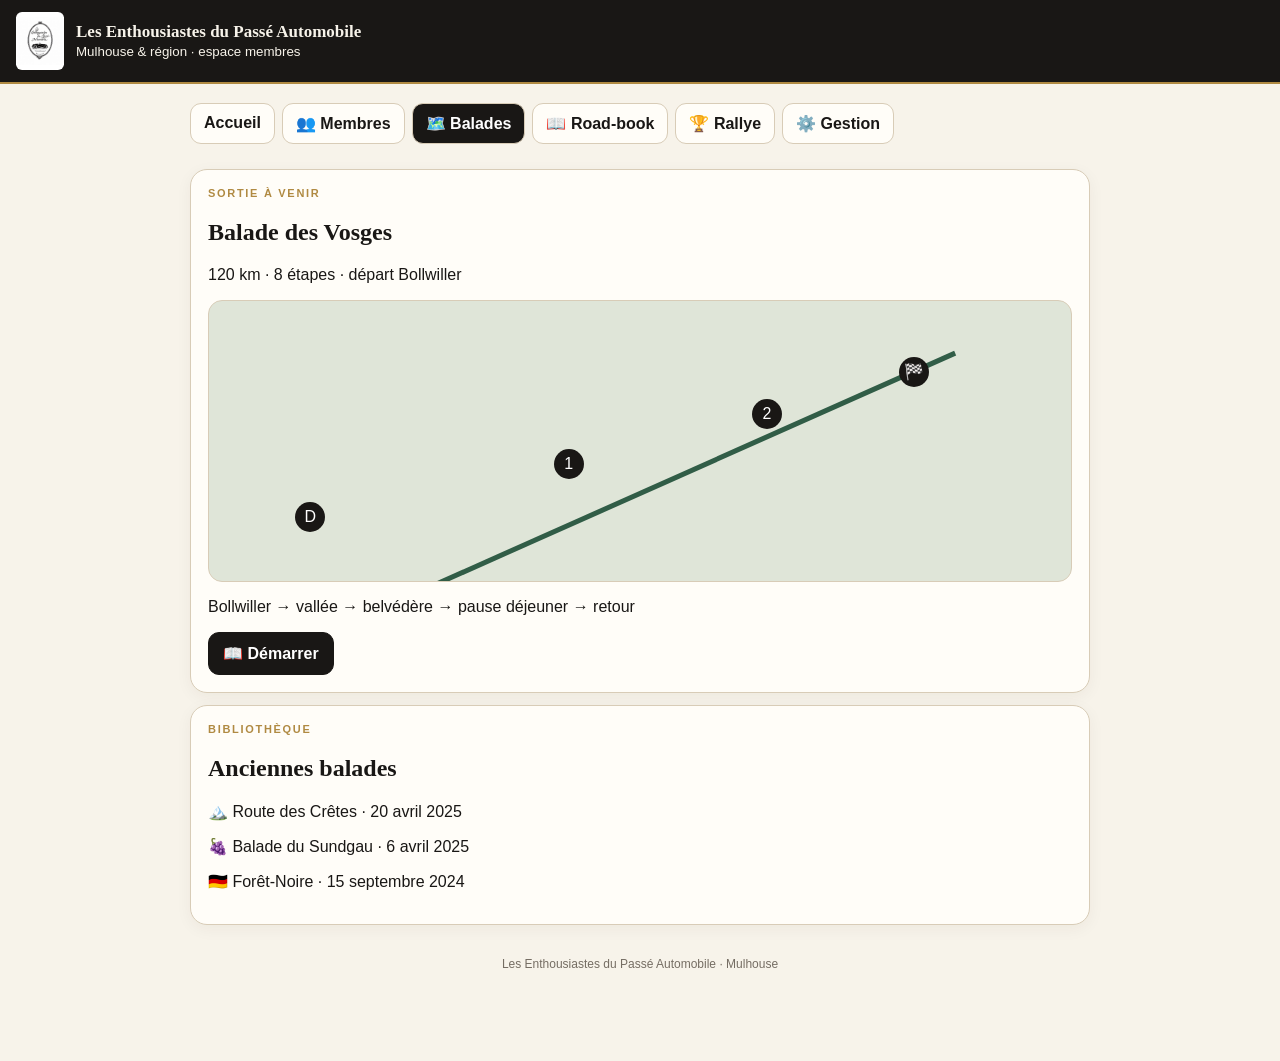
==== balades.html @ 53b9cbab "Add files via upload" ====
<!doctype html><html lang="fr"><head><meta charset="utf-8"><meta name="viewport" content="width=device-width,initial-scale=1"><link rel="stylesheet" href="style.css"><link rel="manifest" href="manifest.json"><title>🗺️ Balades</title></head><body><header><img src="logo-club.jpg"><div><div class="brand">Les Enthousiastes du Passé Automobile</div><small>Mulhouse & région · espace membres</small></div></header><main><nav class="nav"><a href="index.html" class="">Accueil</a><a href="membres.html" class="">👥 Membres</a><a href="balades.html" class="active">🗺️ Balades</a><a href="roadbook.html" class="">📖 Road-book</a><a href="rallye.html" class="">🏆 Rallye</a><a href="gestion.html" class="">⚙️ Gestion</a></nav><div class="card"><div class="eyebrow">Sortie à venir</div><h2>Balade des Vosges</h2><p>120 km · 8 étapes · départ Bollwiller</p><div class="map"><span class="pin p1">D</span><span class="pin p2">1</span><span class="pin p3">2</span><span class="pin p4">🏁</span></div><p>Bollwiller → vallée → belvédère → pause déjeuner → retour</p><a class="btn" href="roadbook.html">📖 Démarrer</a></div><div class="card"><div class="eyebrow">Bibliothèque</div><h2>Anciennes balades</h2><p>🏔️ Route des Crêtes · 20 avril 2025</p><p>🍇 Balade du Sundgau · 6 avril 2025</p><p>🇩🇪 Forêt-Noire · 15 septembre 2024</p></div><footer>Les Enthousiastes du Passé Automobile · Mulhouse</footer></main></body></html>
---- style.css ----
body{margin:0;background:#f7f3ea;color:#191715;font-family:-apple-system,BlinkMacSystemFont,"Segoe UI",sans-serif}header{background:#191715;color:#f7f3ea;padding:12px 16px;display:flex;gap:12px;align-items:center;border-bottom:2px solid #b08a42;position:sticky;top:0}header img{width:48px;height:58px;object-fit:contain;background:white;border-radius:6px}.brand{font:bold 17px Georgia,serif}main{max-width:900px;margin:auto;padding:15px 14px 70px}.nav{display:flex;gap:7px;overflow:auto;padding:4px 0 13px}.nav a{padding:10px 13px;border:1px solid #d8ccb7;border-radius:11px;text-decoration:none;color:#191715;background:#fffdf8;font-weight:bold;white-space:nowrap}.nav a.active,.nav a:hover{background:#191715;color:white}.card{background:#fffdf8;border:1px solid #d8ccb7;border-radius:17px;padding:17px;margin:12px 0;box-shadow:0 4px 16px #3a2a160d}.hero{background:#191715;color:#f7f3ea;padding:0;overflow:hidden;border-color:#b08a42}.hero img{width:100%;height:210px;object-fit:cover}.hero div{padding:18px}.hero h1,h2,h3{font-family:Georgia,serif}.hero h1{font-size:31px}.eyebrow{color:#b08a42;font-size:11px;letter-spacing:1.7px;font-weight:800;text-transform:uppercase}.btn{display:inline-block;padding:11px 14px;border-radius:11px;background:#191715;color:white;text-decoration:none;font-weight:bold;border:1px solid #191715}.gold{background:#b08a42}.grid{display:grid;grid-template-columns:repeat(2,1fr);gap:10px}.grid3{display:grid;grid-template-columns:repeat(3,1fr);gap:9px}.stat{background:#eee5d4;padding:15px;border-radius:13px;text-align:center}.stat b{display:block;font:700 26px Georgia,serif}.quick{display:block;padding:15px;background:#fffdf8;border:1px solid #d8ccb7;border-radius:14px;text-decoration:none;color:#191715}.quick b{display:block}.badge{display:inline-block;padding:5px 9px;border:1px solid #d8ccb7;border-radius:20px;font-size:12px}.muted{color:#756d63}input,textarea{width:100%;box-sizing:border-box;padding:11px;margin:5px 0 10px;border:1px solid #d8ccb7;border-radius:10px;background:#fffdf8;font-size:16px}.member{padding:14px 0;border-bottom:1px solid #d8ccb7}.car{background:#f3eee5;border:1px solid #d8ccb7;border-radius:12px;padding:9px;margin:7px 0}.map{height:280px;border-radius:14px;background:#dfe5d8;position:relative;overflow:hidden;border:1px solid #d8ccb7}.map:after{content:"";position:absolute;left:10%;top:68%;width:80%;height:5px;background:#315d47;transform:rotate(-24deg)}.pin{position:absolute;z-index:2;background:#191715;color:#fff;width:30px;height:30px;border-radius:50%;display:grid;place-items:center}.p1{left:10%;top:72%}.p2{left:40%;top:53%}.p3{left:63%;top:35%}.p4{left:80%;top:20%}table{width:100%;border-collapse:collapse}td,th{padding:10px;border-bottom:1px solid #d8ccb7;text-align:left}.score{font:700 36px Georgia,serif}footer{text-align:center;color:#756d63;font-size:12px;padding:20px}@media(max-width:600px){.grid3{grid-template-columns:1fr 1fr}.hero img{height:175px}}
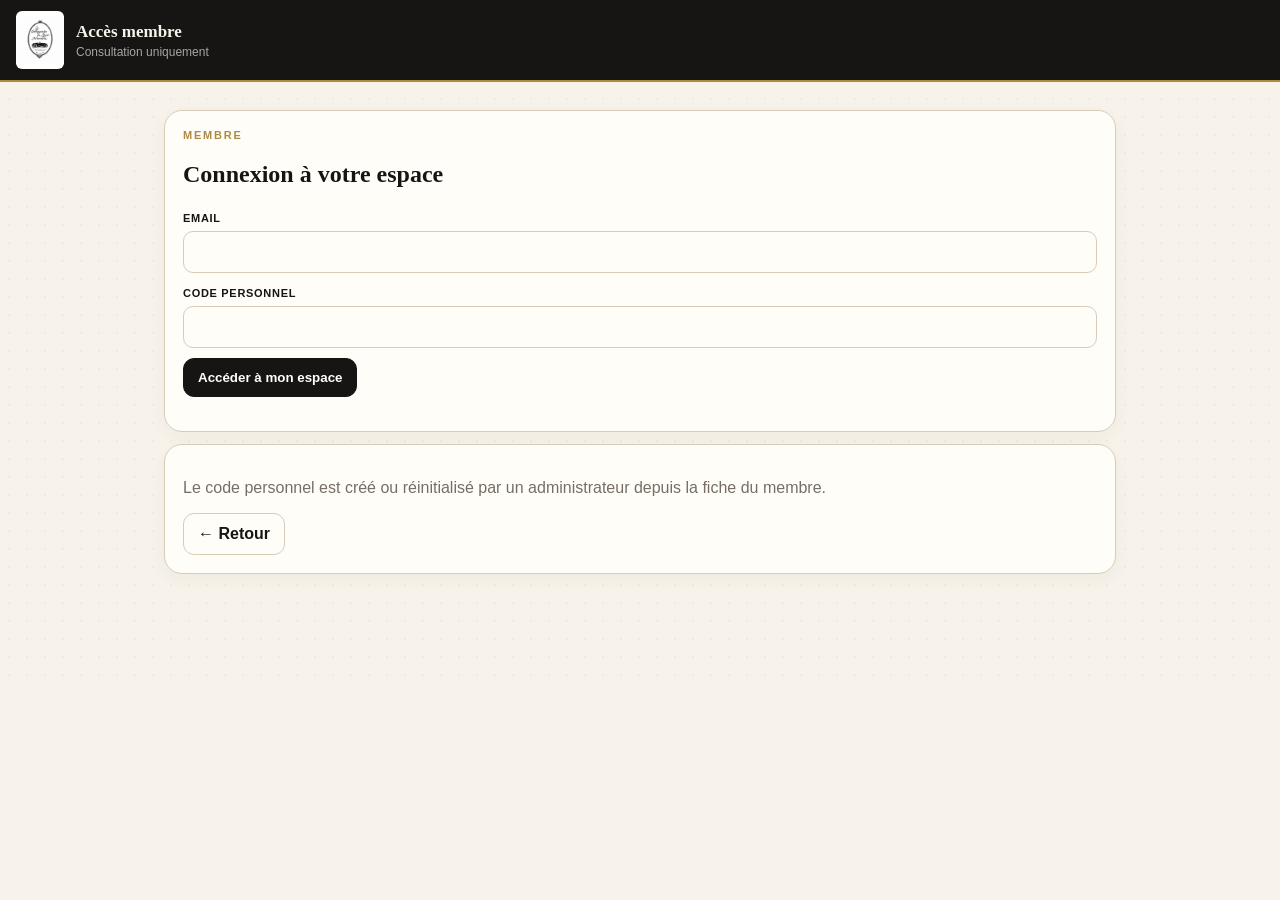
==== commit 454c6333: "Add files via upload" ====
--- a/balades.html
+++ b/balades.html
@@ -1 +1,3 @@
-<!doctype html><html lang="fr"><head><meta charset="utf-8"><meta name="viewport" content="width=device-width,initial-scale=1"><link rel="stylesheet" href="style.css"><link rel="manifest" href="manifest.json"><title>🗺️ Balades</title></head><body><header><img src="logo-club.jpg"><div><div class="brand">Les Enthousiastes du Passé Automobile</div><small>Mulhouse & région · espace membres</small></div></header><main><nav class="nav"><a href="index.html" class="">Accueil</a><a href="membres.html" class="">👥 Membres</a><a href="balades.html" class="active">🗺️ Balades</a><a href="roadbook.html" class="">📖 Road-book</a><a href="rallye.html" class="">🏆 Rallye</a><a href="gestion.html" class="">⚙️ Gestion</a></nav><div class="card"><div class="eyebrow">Sortie à venir</div><h2>Balade des Vosges</h2><p>120 km · 8 étapes · départ Bollwiller</p><div class="map"><span class="pin p1">D</span><span class="pin p2">1</span><span class="pin p3">2</span><span class="pin p4">🏁</span></div><p>Bollwiller → vallée → belvédère → pause déjeuner → retour</p><a class="btn" href="roadbook.html">📖 Démarrer</a></div><div class="card"><div class="eyebrow">Bibliothèque</div><h2>Anciennes balades</h2><p>🏔️ Route des Crêtes · 20 avril 2025</p><p>🍇 Balade du Sundgau · 6 avril 2025</p><p>🇩🇪 Forêt-Noire · 15 septembre 2024</p></div><footer>Les Enthousiastes du Passé Automobile · Mulhouse</footer></main></body></html>+<!doctype html><html lang="fr"><head><meta charset="utf-8"><meta name="viewport" content="width=device-width,initial-scale=1"><link rel="stylesheet" href="style.css"><title>Balades</title></head><body><header><img src="logo-club.jpg"><div><div class="brand">Balades</div><div class="sub">Sorties du club</div></div></header><main id="app"></main><script src="app.js"></script><script>
+if(guard()){let d=data(),s=current();let cards=d.routes.map(r=>`<div class="card"><div class="eyebrow">Sortie</div><h2>${esc(r.name)}</h2><p>${esc(r.date||'')} · ${esc(r.start||'')} · ${esc(r.distance||'')}</p><p>${esc(r.desc||'')}</p><a class="btn" href="roadbook.html?route=${encodeURIComponent(r.id)}">📖 Road-book</a></div>`).join('');app.innerHTML=shell('Balades','balades.html',cards||'<div class="card"><h2>Aucune balade publiée</h2><p class="muted">Les prochaines sorties apparaîtront ici lorsqu’un administrateur les aura créées.</p></div>',!!s.admin)}
+</script></body></html>
--- a/style.css
+++ b/style.css
@@ -1 +1,20 @@
-body{margin:0;background:#f7f3ea;color:#191715;font-family:-apple-system,BlinkMacSystemFont,"Segoe UI",sans-serif}header{background:#191715;color:#f7f3ea;padding:12px 16px;display:flex;gap:12px;align-items:center;border-bottom:2px solid #b08a42;position:sticky;top:0}header img{width:48px;height:58px;object-fit:contain;background:white;border-radius:6px}.brand{font:bold 17px Georgia,serif}main{max-width:900px;margin:auto;padding:15px 14px 70px}.nav{display:flex;gap:7px;overflow:auto;padding:4px 0 13px}.nav a{padding:10px 13px;border:1px solid #d8ccb7;border-radius:11px;text-decoration:none;color:#191715;background:#fffdf8;font-weight:bold;white-space:nowrap}.nav a.active,.nav a:hover{background:#191715;color:white}.card{background:#fffdf8;border:1px solid #d8ccb7;border-radius:17px;padding:17px;margin:12px 0;box-shadow:0 4px 16px #3a2a160d}.hero{background:#191715;color:#f7f3ea;padding:0;overflow:hidden;border-color:#b08a42}.hero img{width:100%;height:210px;object-fit:cover}.hero div{padding:18px}.hero h1,h2,h3{font-family:Georgia,serif}.hero h1{font-size:31px}.eyebrow{color:#b08a42;font-size:11px;letter-spacing:1.7px;font-weight:800;text-transform:uppercase}.btn{display:inline-block;padding:11px 14px;border-radius:11px;background:#191715;color:white;text-decoration:none;font-weight:bold;border:1px solid #191715}.gold{background:#b08a42}.grid{display:grid;grid-template-columns:repeat(2,1fr);gap:10px}.grid3{display:grid;grid-template-columns:repeat(3,1fr);gap:9px}.stat{background:#eee5d4;padding:15px;border-radius:13px;text-align:center}.stat b{display:block;font:700 26px Georgia,serif}.quick{display:block;padding:15px;background:#fffdf8;border:1px solid #d8ccb7;border-radius:14px;text-decoration:none;color:#191715}.quick b{display:block}.badge{display:inline-block;padding:5px 9px;border:1px solid #d8ccb7;border-radius:20px;font-size:12px}.muted{color:#756d63}input,textarea{width:100%;box-sizing:border-box;padding:11px;margin:5px 0 10px;border:1px solid #d8ccb7;border-radius:10px;background:#fffdf8;font-size:16px}.member{padding:14px 0;border-bottom:1px solid #d8ccb7}.car{background:#f3eee5;border:1px solid #d8ccb7;border-radius:12px;padding:9px;margin:7px 0}.map{height:280px;border-radius:14px;background:#dfe5d8;position:relative;overflow:hidden;border:1px solid #d8ccb7}.map:after{content:"";position:absolute;left:10%;top:68%;width:80%;height:5px;background:#315d47;transform:rotate(-24deg)}.pin{position:absolute;z-index:2;background:#191715;color:#fff;width:30px;height:30px;border-radius:50%;display:grid;place-items:center}.p1{left:10%;top:72%}.p2{left:40%;top:53%}.p3{left:63%;top:35%}.p4{left:80%;top:20%}table{width:100%;border-collapse:collapse}td,th{padding:10px;border-bottom:1px solid #d8ccb7;text-align:left}.score{font:700 36px Georgia,serif}footer{text-align:center;color:#756d63;font-size:12px;padding:20px}@media(max-width:600px){.grid3{grid-template-columns:1fr 1fr}.hero img{height:175px}}+
+:root{--ink:#171513;--paper:#f7f3ea;--cream:#eee5d4;--gold:#b08a42;--line:#d8ccb7;--white:#fffdf8;--danger:#8e332c}
+*{box-sizing:border-box}html,body{margin:0;min-height:100%;background:var(--paper);color:var(--ink);font-family:-apple-system,BlinkMacSystemFont,"Segoe UI",sans-serif}
+body{background-image:radial-gradient(#b08a4215 1px,transparent 1px);background-size:18px 18px}
+header{background:var(--ink);color:var(--paper);padding:11px 16px;display:flex;align-items:center;gap:12px;border-bottom:2px solid var(--gold);position:sticky;top:0;z-index:20}
+header img{width:48px;height:58px;object-fit:contain;background:#fff;border-radius:6px}.brand{font:700 17px Georgia,serif}.sub{opacity:.65;font-size:12px;margin-top:3px}
+main{max-width:980px;margin:auto;padding:16px 14px 90px}.nav{display:flex;gap:7px;overflow:auto;padding:3px 0 14px}.nav a{white-space:nowrap;text-decoration:none;color:var(--ink);background:var(--white);border:1px solid var(--line);padding:10px 13px;border-radius:11px;font-weight:750}.nav a:hover,.nav a.active{background:var(--ink);color:white}
+.card{background:var(--white);border:1px solid var(--line);border-radius:18px;padding:18px;margin:12px 0;box-shadow:0 5px 18px #3a2a160b}.eyebrow{text-transform:uppercase;letter-spacing:1.8px;font-size:11px;color:var(--gold);font-weight:900}
+h1,h2,h3{font-family:Georgia,serif}.hero{background:var(--ink);color:var(--paper);overflow:hidden;padding:0;border-color:var(--gold)}.hero-copy{padding:22px}.hero h1{font-size:36px;line-height:1.04;margin:9px 0 12px}.hero p{opacity:.82;max-width:620px}
+.illustration{height:250px;background:linear-gradient(160deg,#e9e4d9,#c7c1b4);position:relative;overflow:hidden}
+.mountain{position:absolute;bottom:0;width:0;height:0;border-left:170px solid transparent;border-right:170px solid transparent;border-bottom:180px solid #77746d}.mountain.m2{left:190px;border-left-width:230px;border-right-width:230px;border-bottom-color:#8f8b83}.mountain.m3{right:-40px;border-left-width:210px;border-right-width:210px;border-bottom-color:#6c6962}.snow{position:absolute;bottom:126px;left:128px;width:95px;height:30px;transform:skew(-28deg) rotate(-7deg);background:#f9f7f0}.road{position:absolute;left:0;bottom:-45px;width:115%;height:120px;background:#4e4a45;transform:rotate(-8deg);border-top:6px solid #d7c8a7}.roadline{position:absolute;left:7%;bottom:20px;width:90%;height:4px;background:repeating-linear-gradient(90deg,#e9ddbf 0 30px,transparent 30px 55px);transform:rotate(-8deg)}
+.car{position:absolute;left:42%;bottom:42px;width:230px;height:65px;transform:rotate(-7deg)}.carbody{position:absolute;left:10px;bottom:13px;width:205px;height:38px;border-radius:45px 55px 14px 12px;background:#24211f}.carbody:before{content:"";position:absolute;left:57px;top:-25px;width:80px;height:32px;background:#24211f;border-radius:55px 55px 5px 5px}.window{position:absolute;left:67px;top:-19px;width:31px;height:20px;background:#c6cbd0;border:3px solid #171513;transform:skew(-12deg)}.window.w2{left:101px}.wheel{position:absolute;bottom:0;width:34px;height:34px;border-radius:50%;background:#171513;border:7px solid #d7d0c3}.wheel.w1{left:30px}.wheel.w2{right:27px}.grille{position:absolute;right:0;bottom:25px;width:22px;height:15px;border:2px solid #d7d0c3;border-radius:4px}
+.actions{display:grid;grid-template-columns:1fr 1fr;gap:12px}.action{display:block;padding:18px;border-radius:15px;text-decoration:none;font-weight:800;text-align:center;background:var(--white);color:var(--ink);border:1px solid var(--line)}.action.primary{background:var(--ink);color:#fff}.action.gold{background:var(--gold);color:#fff;border-color:var(--gold)}
+.grid{display:grid;grid-template-columns:repeat(2,1fr);gap:10px}.grid3{display:grid;grid-template-columns:repeat(3,1fr);gap:10px}
+input,textarea,select{width:100%;box-sizing:border-box;padding:11px;border:1px solid var(--line);border-radius:10px;background:var(--white);font-size:16px;margin:5px 0 10px}label{font-size:11px;text-transform:uppercase;letter-spacing:.7px;font-weight:900}
+button,.btn{display:inline-block;padding:11px 14px;border:1px solid var(--ink);border-radius:11px;background:var(--ink);color:#fff;font-weight:800;text-decoration:none;cursor:pointer}.btn.gold,button.gold{background:var(--gold);border-color:var(--gold)}button.alt,.btn.alt{background:var(--white);color:var(--ink);border-color:var(--line)}button.danger{background:var(--danger);border-color:var(--danger)}
+.photo{width:110px;height:110px;object-fit:cover;border-radius:14px;border:1px solid var(--line);background:var(--cream)}.carphoto{width:100%;max-width:300px;height:180px;object-fit:cover;border-radius:13px;background:var(--cream);border:1px solid var(--line)}
+.memberrow{padding:14px 0;border-bottom:1px solid var(--line);display:grid;grid-template-columns:80px 1fr auto;gap:13px;align-items:center}.avatar{width:72px;height:72px;border-radius:50%;object-fit:cover;background:var(--cream);border:1px solid var(--line)}.pill{display:inline-block;border:1px solid var(--line);padding:5px 9px;border-radius:20px;font-size:12px;margin:2px}.muted{color:#766e64}.notice{padding:12px;border-radius:11px;background:var(--cream);border:1px solid var(--line)}
+footer{text-align:center;color:#766e64;font-size:12px;padding:20px}
+.hidden{display:none!important}@media(max-width:650px){.actions,.grid,.grid3{grid-template-columns:1fr}.memberrow{grid-template-columns:60px 1fr}.memberrow>div:last-child{grid-column:2}.hero h1{font-size:30px}.illustration{height:210px}.car{left:30%;transform:scale(.82) rotate(-7deg)}}
